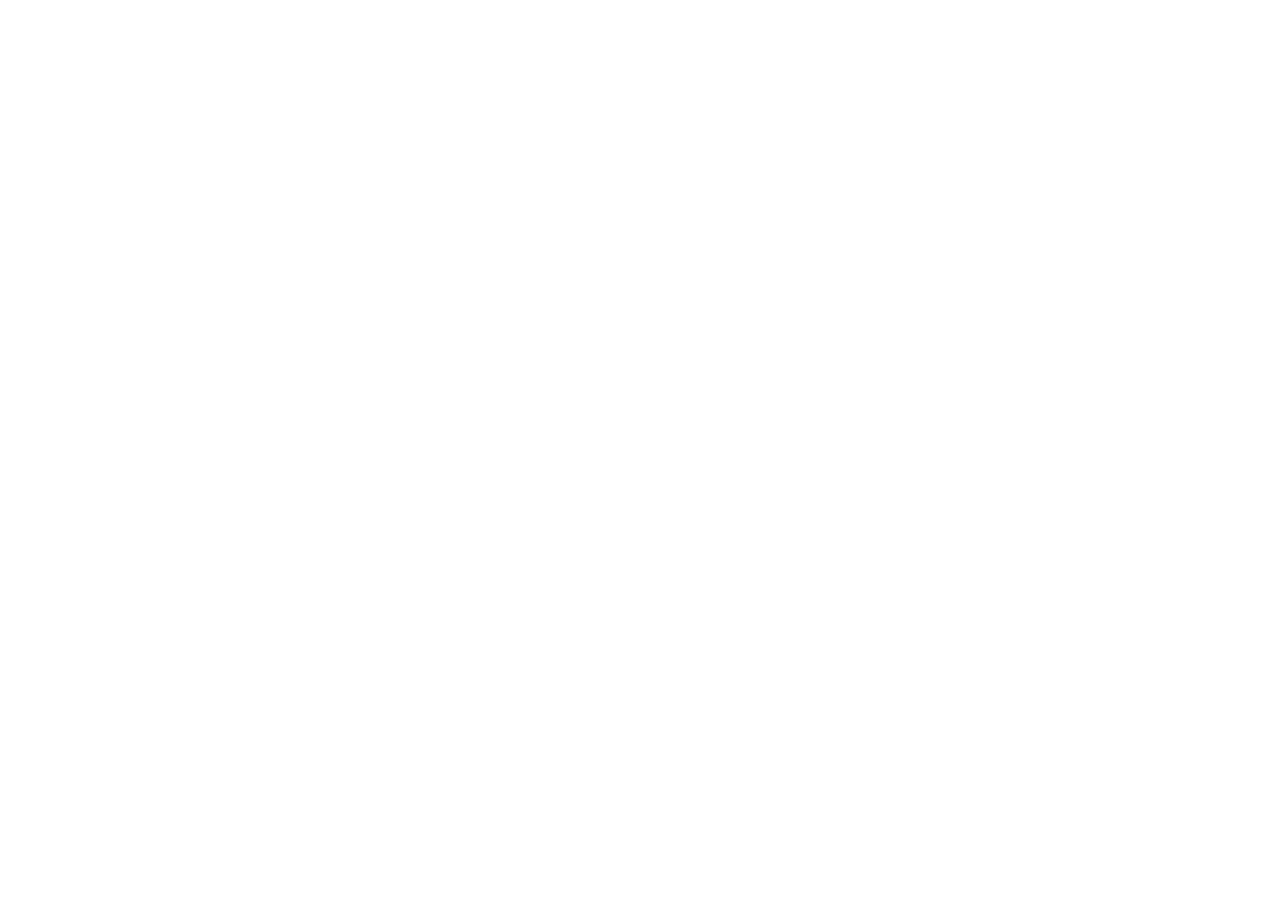
==== painel-motos/Meteor/index.html @ e075e03c "icone" ====
<!DOCTYPE html>
<html lang="en">
<head>
    <meta charset="UTF-8">
    <meta http-equiv="X-UA-Compatible" content="IE=edge">
    <meta name="viewport" content="width=device-width, initial-scale=1.0">
    <link rel="shortcut icon" href="img/android-chrome-512x512.png" type="image/x-icon">
    <title>Meteor 350</title>
</head>
<body>
    
</body>
</html>
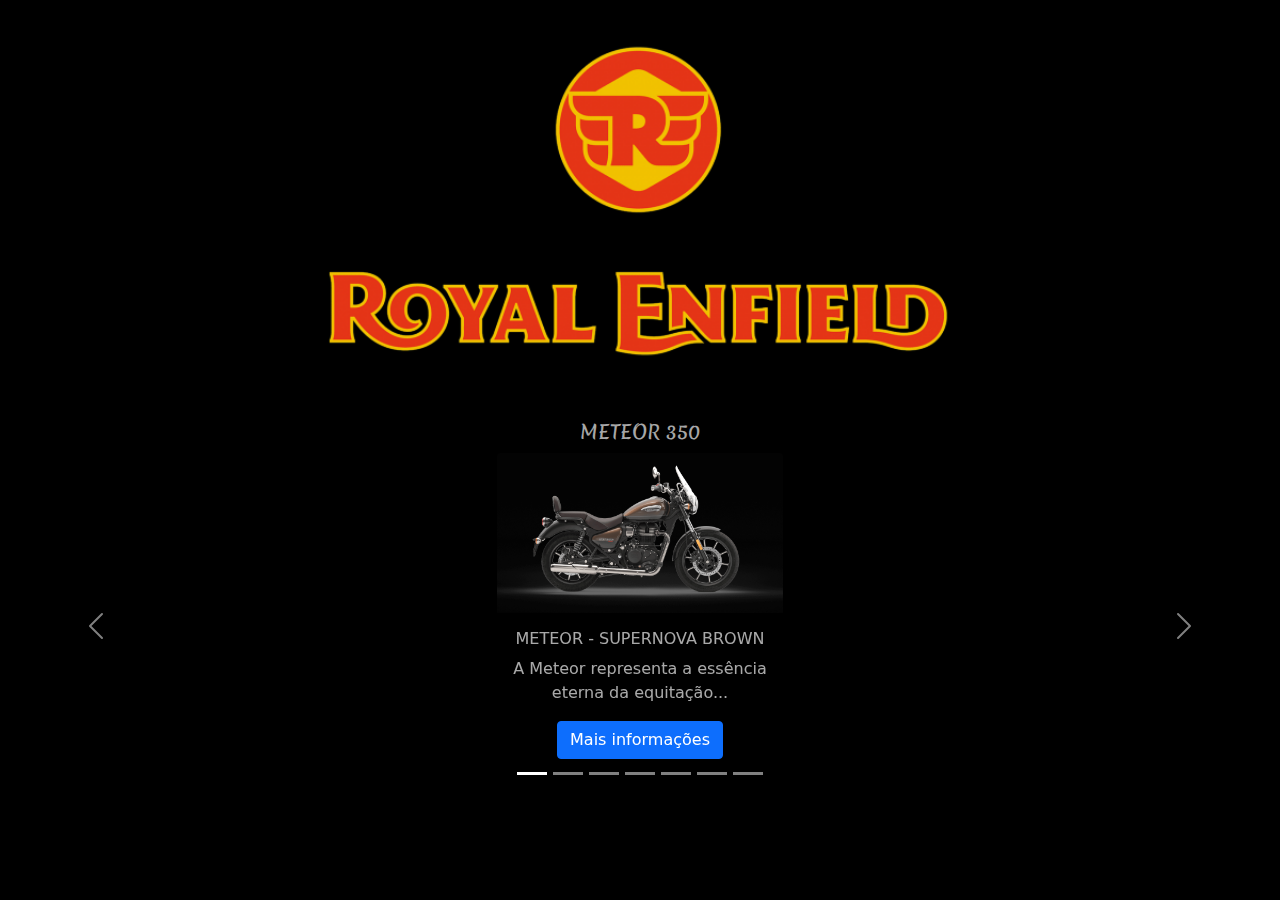
==== commit 057e8023: "Apresentação ok" ====
--- a/painel-motos/Meteor/index.html
+++ b/painel-motos/Meteor/index.html
@@ -5,9 +5,121 @@
     <meta http-equiv="X-UA-Compatible" content="IE=edge">
     <meta name="viewport" content="width=device-width, initial-scale=1.0">
     <link rel="shortcut icon" href="img/android-chrome-512x512.png" type="image/x-icon">
+
+    <!--Css-->
+    <link rel="stylesheet" href="css/principal.css">
+    <link rel="stylesheet" href="css/bootstrap/bootstrap.min.css">
+    
+    
+    <!--Javascript-->
+    <script src="js/bootstrap/bootstrap.min.js"></script>
+
+
     <title>Meteor 350</title>
 </head>
 <body>
     
+    <div class="mobile">
+        <div class="topo">
+            <img class="logo" src="img/ROYAL-ENFIELD-LOGO-600x338.png" alt="ROYAL-ENFIELD-LOGO">
+            <h1 class="titulo"> METEOR 350 </h1>
+        </div>
+        <main class="moto">
+            <div id="carouselExampleCaptions" class="carousel slide" data-bs-ride="carousel">
+                <div class="carousel-indicators">
+                  <button type="button" data-bs-target="#carouselExampleCaptions" data-bs-slide-to="0" class="active" aria-current="true" aria-label="Slide 1"></button>
+                  <button type="button" data-bs-target="#carouselExampleCaptions" data-bs-slide-to="1" aria-label="Slide 2"></button>
+                  <button type="button" data-bs-target="#carouselExampleCaptions" data-bs-slide-to="2" aria-label="Slide 3"></button>
+                  <button type="button" data-bs-target="#carouselExampleCaptions" data-bs-slide-to="3" aria-label="Slide 4"></button>
+                  <button type="button" data-bs-target="#carouselExampleCaptions" data-bs-slide-to="4" aria-label="Slide 5"></button>
+                  <button type="button" data-bs-target="#carouselExampleCaptions" data-bs-slide-to="5" aria-label="Slide 6"></button>
+                  <button type="button" data-bs-target="#carouselExampleCaptions" data-bs-slide-to="6" aria-label="Slide 7"></button>
+                </div>
+                <div class="carousel-inner">
+                  <div class="carousel-item active">
+                    <div class="card centro" style="width: 18rem;">
+                        <img src="img/meteor-supernova-brown-01.png" class="card-img-top" alt="...">
+                        <div class="card-body">
+                          <h5 class="card-title modelo">METEOR - SUPERNOVA BROWN</h5>
+                          <p class="card-text">A Meteor representa a essência eterna da equitação...</p>
+                          <a href="#" class="btn btn-primary">Mais informações</a>
+                        </div>
+                      </div>
+                  </div>
+                  <div class="carousel-item">
+                    <div class="card centro" style="width: 18rem;">
+                        <img src="img/meteor-supernova-blue-01.png" class="card-img-top" alt="...">
+                        <div class="card-body">
+                          <h5 class="card-title modelo">METEOR - SUPERNOVA BLUE</h5>
+                          <p class="card-text"> O espírito do cruzeiro...</p>
+                          <a href="#" class="btn btn-primary">Mais informações</a>
+                        </div>
+                      </div>
+                  </div>
+                  <div class="carousel-item">
+                    <div class="card centro" style="width: 18rem;">
+                        <img src="img/meteor-stellar-red-01.png" class="card-img-top" alt="...">
+                        <div class="card-body">
+                          <h5 class="card-title modelo">METEOR - STELLAR RED</h5>
+                          <p class="card-text"> Com contornos clássicos e toques de design atemporais...</p>
+                          <a href="#" class="btn btn-primary">Mais informações</a>
+                        </div>
+                      </div>
+                  </div>
+                  <div class="carousel-item">
+                    <div class="card centro" style="width: 18rem;">
+                        <img src="img/meteor-stellar-blue-01.png" class="card-img-top" alt="...">
+                        <div class="card-body">
+                          <h5 class="card-title modelo">METEOR - STELLAR BLUE</h5>
+                          <p class="card-text"> É um cruzador puro-sangue fácil...</p>
+                          <a href="#" class="btn btn-primary">Mais informações</a>
+                        </div>
+                      </div>
+                  </div>
+                  <div class="carousel-item">
+                    <div class="card centro" style="width: 18rem;">
+                        <img src="img/meteor-stellar-black-01.png" class="card-img-top" alt="...">
+                        <div class="card-body">
+                          <h5 class="card-title modelo">METEOR - STELLAR BLACK</h5>
+                          <p class="card-text"> Pronto para a estrada aberta...</p>
+                          <a href="#" class="btn btn-primary">Mais informações</a>
+                        </div>
+                      </div>
+                  </div>
+                  <div class="carousel-item">
+                    <div class="card centro" style="width: 18rem;">
+                        <img src="img/meteor-fireball-yellow-01.png" class="card-img-top" alt="...">
+                        <div class="card-body">
+                          <h5 class="card-title modelo">METEOR - FIREBALL YELLOW</h5>
+                          <p class="card-text"> E para enfrentar os desafios do deslocamento urbano...</p>
+                          <a href="#" class="btn btn-primary">Mais informações</a>
+                        </div>
+                      </div>
+                  </div>
+                  <div class="carousel-item">
+                    <div class="card centro" style="width: 18rem;">
+                        <img src="img/meteor-fireball-red-01.png" class="card-img-top" alt="...">
+                        <div class="card-body">
+                          <h5 class="card-title modelo">METEOR - FIREBALL RED</h5>
+                          <p class="card-text">  Com a mesma facilidade......</p>
+                          <a href="#" class="btn btn-primary">Mais informações</a>
+                        </div>
+                      </div>
+                  </div>
+                </div>
+                <button class="carousel-control-prev" type="button" data-bs-target="#carouselExampleCaptions" data-bs-slide="prev">
+                  <span class="carousel-control-prev-icon" aria-hidden="true"></span>
+                  <span class="visually-hidden">Previous</span>
+                </button>
+                <button class="carousel-control-next" type="button" data-bs-target="#carouselExampleCaptions" data-bs-slide="next">
+                  <span class="carousel-control-next-icon" aria-hidden="true"></span>
+                  <span class="visually-hidden">Next</span>
+                </button>
+              </div>
+        </main>
+        
+        <footer></footer>
+    </div>
+    
 </body>
 </html>--- a/painel-motos/Meteor/css/principal.css
+++ b/painel-motos/Meteor/css/principal.css
@@ -0,0 +1,39 @@
+@charset "UTF-8";
+@import url('https://fonts.googleapis.com/css2?family=Merienda&family=Neucha&display=swap');
+
+
+
+    
+*{padding: 0; margin: 0;}
+
+body{
+    background-color: black !important;
+    color: white;
+    margin: auto;
+    text-align: center;
+}
+
+.moto{
+    height: 100%;
+}
+
+.logo{
+    width: 50%;
+    margin-top: 20px;
+}
+.titulo {
+font-family: 'Merienda', cursive;
+    font-size: 1.2em;
+    color: rgba(255, 255, 255, 0.664);
+    margin-top: 40px;
+}
+.centro {
+    margin: auto;
+    background-color: transparent !important;
+    color: rgba(255, 255, 255, 0.664);
+    margin-bottom: 25px;
+}
+.modelo{
+    font-size: 1.0em !important;
+}
+
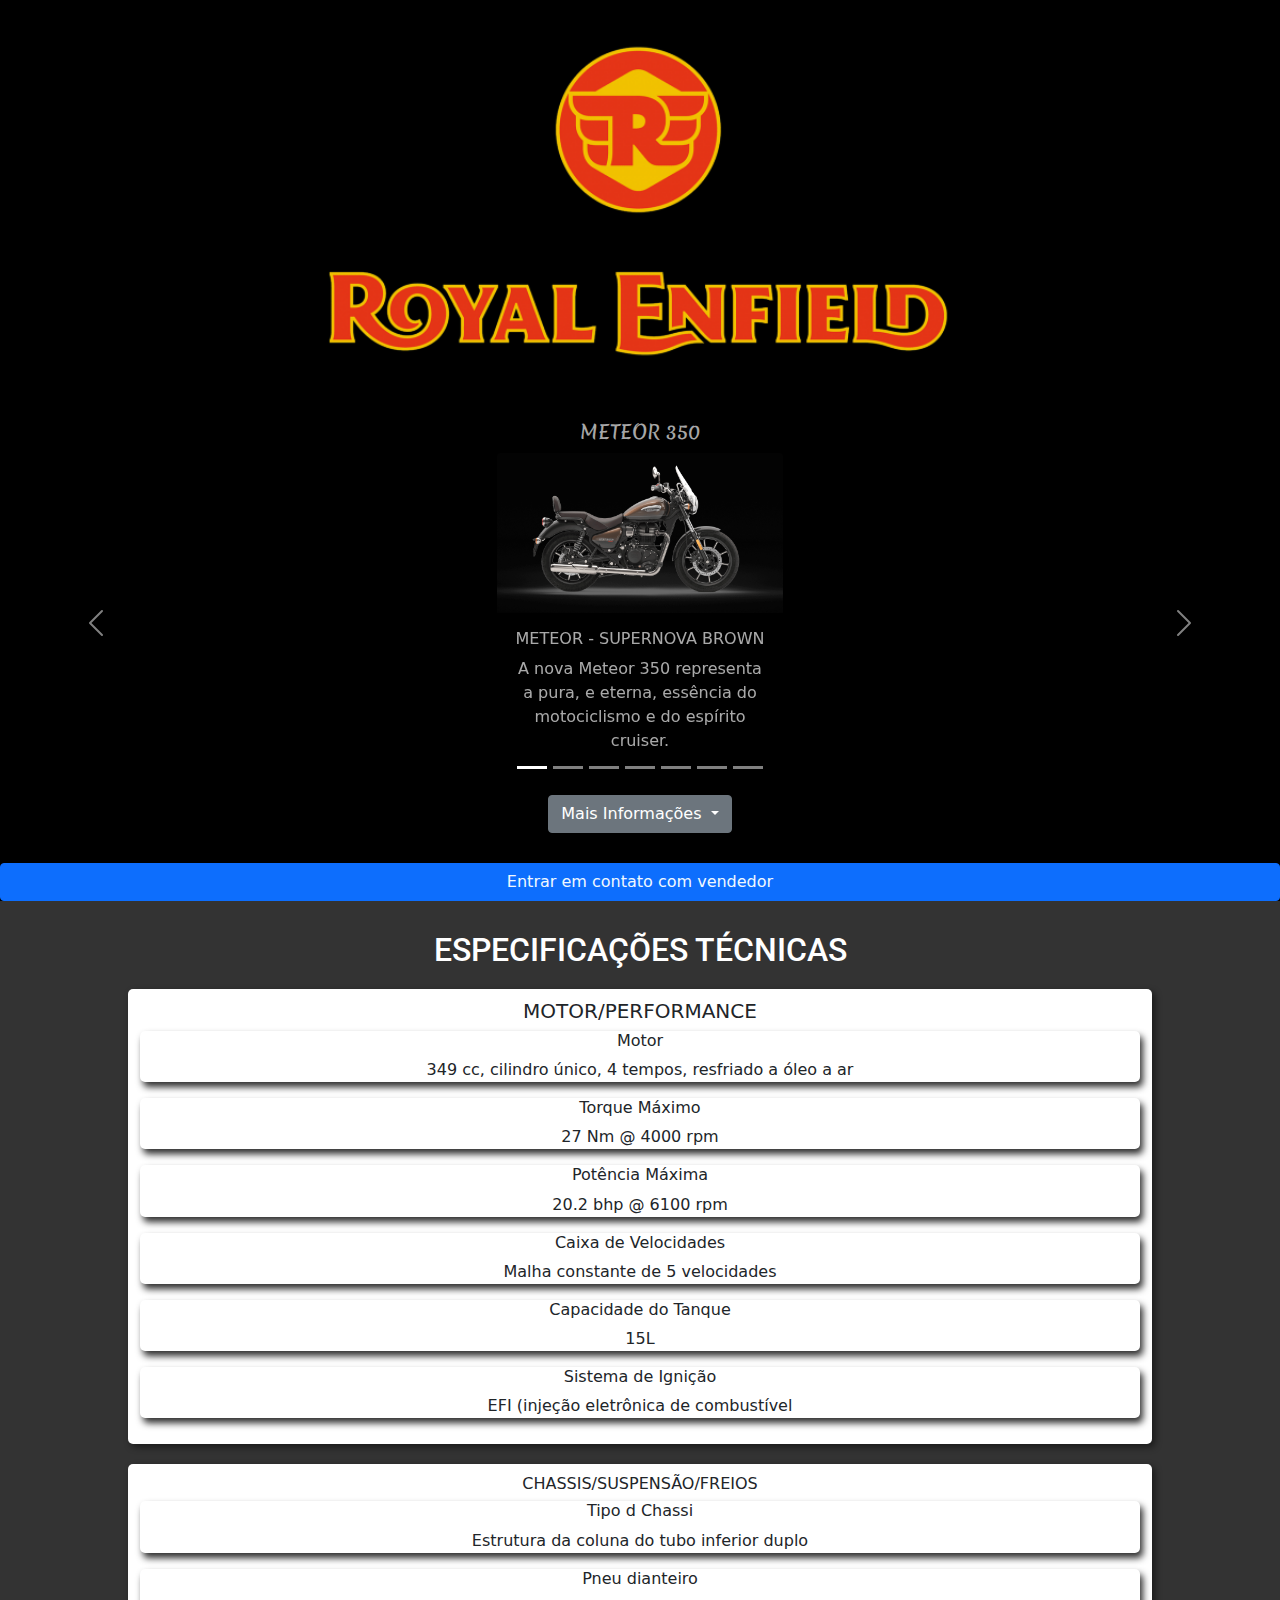
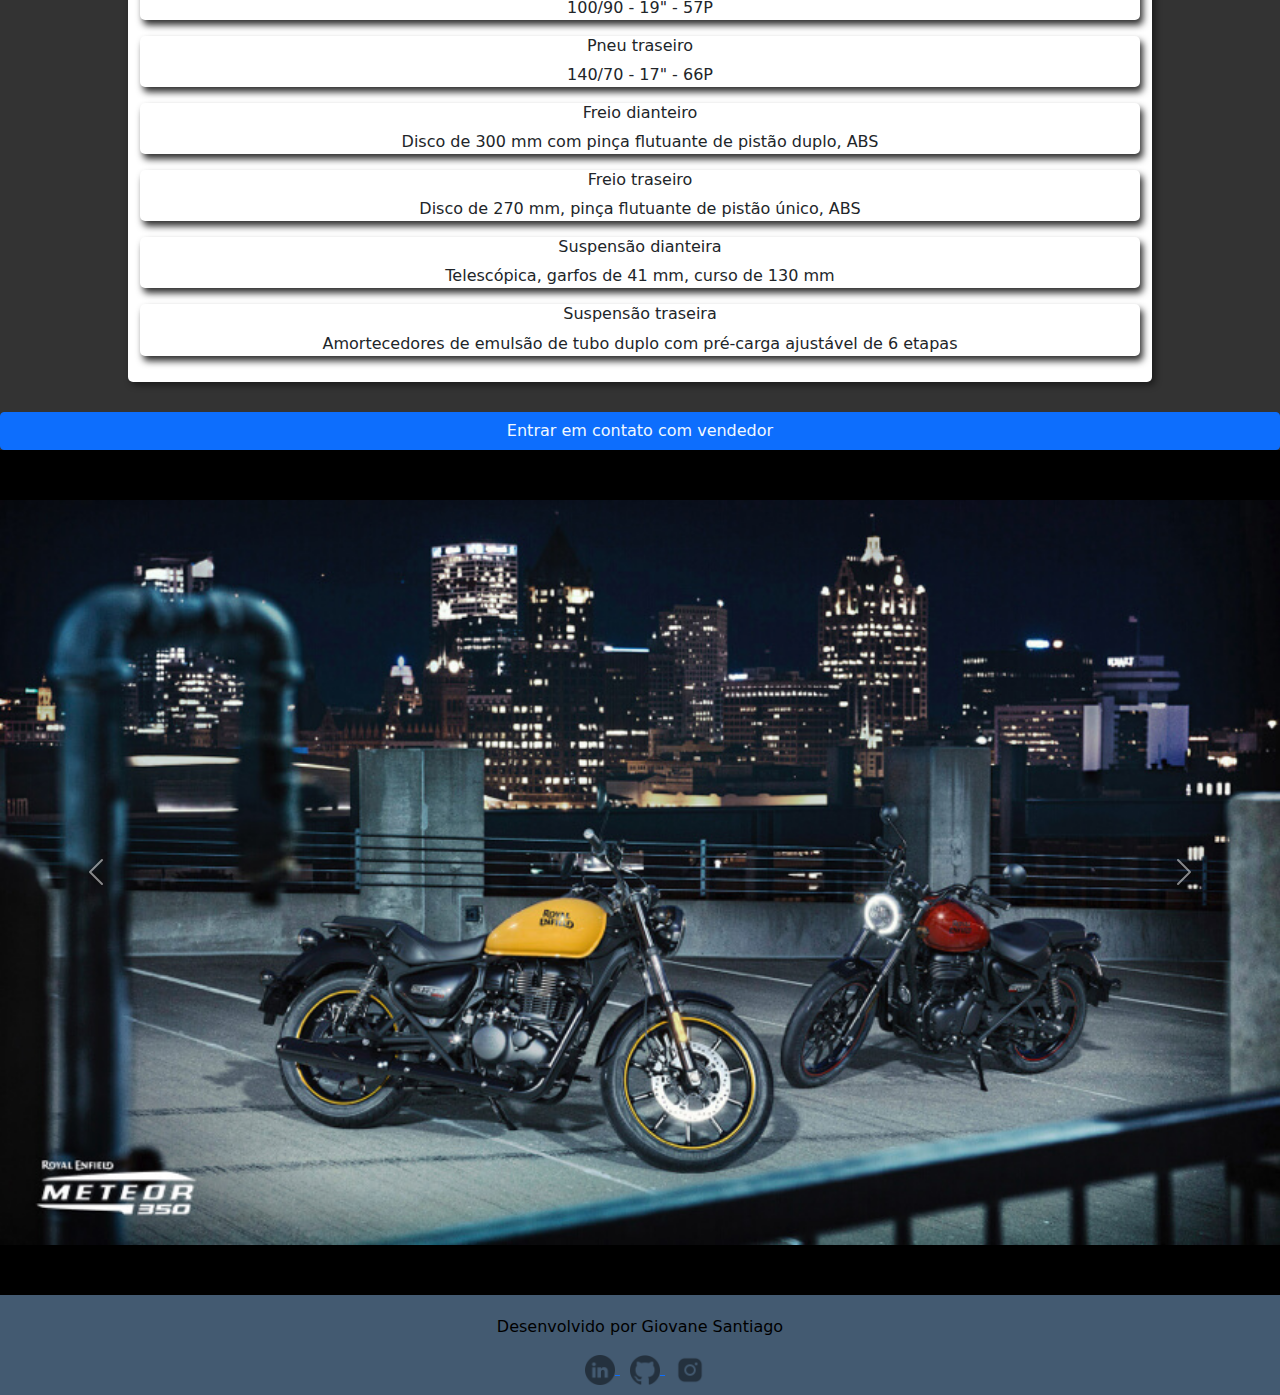
==== commit fa52e7a8: "projeto pronto para ir pro ar" ====
--- a/painel-motos/Meteor/index.html
+++ b/painel-motos/Meteor/index.html
@@ -12,14 +12,14 @@
     
     
     <!--Javascript-->
+    <script src="js/bootstrap/popper.min.js"></script>
     <script src="js/bootstrap/bootstrap.min.js"></script>
 
 
     <title>Meteor 350</title>
 </head>
 <body>
-    
-    <div class="mobile">
+    <div class="apresentacao">
         <div class="topo">
             <img class="logo" src="img/ROYAL-ENFIELD-LOGO-600x338.png" alt="ROYAL-ENFIELD-LOGO">
             <h1 class="titulo"> METEOR 350 </h1>
@@ -41,8 +41,8 @@
                         <img src="img/meteor-supernova-brown-01.png" class="card-img-top" alt="...">
                         <div class="card-body">
                           <h5 class="card-title modelo">METEOR - SUPERNOVA BROWN</h5>
-                          <p class="card-text">A Meteor representa a essência eterna da equitação...</p>
-                          <a href="#" class="btn btn-primary">Mais informações</a>
+                          <p class="card-text">A nova Meteor 350 representa a pura, e eterna, essência do motociclismo e do espírito cruiser.</p>
+                          
                         </div>
                       </div>
                   </div>
@@ -51,8 +51,8 @@
                         <img src="img/meteor-supernova-blue-01.png" class="card-img-top" alt="...">
                         <div class="card-body">
                           <h5 class="card-title modelo">METEOR - SUPERNOVA BLUE</h5>
-                          <p class="card-text"> O espírito do cruzeiro...</p>
-                          <a href="#" class="btn btn-primary">Mais informações</a>
+                          <p class="card-text">Possui design clássico com linhas atemporais. A Meteor 350 está pronta para as estradas e as desafiadoras ruas da cidade.</p>
+                          
                         </div>
                       </div>
                   </div>
@@ -61,8 +61,8 @@
                         <img src="img/meteor-stellar-red-01.png" class="card-img-top" alt="...">
                         <div class="card-body">
                           <h5 class="card-title modelo">METEOR - STELLAR RED</h5>
-                          <p class="card-text"> Com contornos clássicos e toques de design atemporais...</p>
-                          <a href="#" class="btn btn-primary">Mais informações</a>
+                          <p class="card-text">No coração da nova Meteor 350 está o novo motor refrigerado a ar/óleo, SOHC, de 349cc.</p>
+                          
                         </div>
                       </div>
                   </div>
@@ -71,8 +71,8 @@
                         <img src="img/meteor-stellar-blue-01.png" class="card-img-top" alt="...">
                         <div class="card-body">
                           <h5 class="card-title modelo">METEOR - STELLAR BLUE</h5>
-                          <p class="card-text"> É um cruzador puro-sangue fácil...</p>
-                          <a href="#" class="btn btn-primary">Mais informações</a>
+                          <p class="card-text"> Meteor 350 chegou para revolucionar as cruisers da cidade. O novo chassi é mais resistente, rígido e durável.</p>
+                          
                         </div>
                       </div>
                   </div>
@@ -81,8 +81,8 @@
                         <img src="img/meteor-stellar-black-01.png" class="card-img-top" alt="...">
                         <div class="card-body">
                           <h5 class="card-title modelo">METEOR - STELLAR BLACK</h5>
-                          <p class="card-text"> Pronto para a estrada aberta...</p>
-                          <a href="#" class="btn btn-primary">Mais informações</a>
+                          <p class="card-text"> A Meteor 350 possui o novo sistema de navegação Tripper™. <a target="_blank" href="https://www.youtube.com/watch?v=H3ggqrjyHUM"> Saiba mais...</a></p>
+                          
                         </div>
                       </div>
                   </div>
@@ -92,7 +92,6 @@
                         <div class="card-body">
                           <h5 class="card-title modelo">METEOR - FIREBALL YELLOW</h5>
                           <p class="card-text"> E para enfrentar os desafios do deslocamento urbano...</p>
-                          <a href="#" class="btn btn-primary">Mais informações</a>
                         </div>
                       </div>
                   </div>
@@ -101,8 +100,7 @@
                         <img src="img/meteor-fireball-red-01.png" class="card-img-top" alt="...">
                         <div class="card-body">
                           <h5 class="card-title modelo">METEOR - FIREBALL RED</h5>
-                          <p class="card-text">  Com a mesma facilidade......</p>
-                          <a href="#" class="btn btn-primary">Mais informações</a>
+                          <p class="card-text"> Farol Dianteiro com lâmpadas de halogéneo entregando uma iluminação em LED para melhor visão na estrada. </p>
                         </div>
                       </div>
                   </div>
@@ -116,10 +114,153 @@
                   <span class="visually-hidden">Next</span>
                 </button>
               </div>
+              <div class="dropdown">
+                <button class="btn btn-secondary dropdown-toggle" type="button" id="dropdownMenuButton1" data-bs-toggle="dropdown" aria-expanded="false">
+                  Mais Informações
+                </button>
+                <ul class="dropdown-menu meio" aria-labelledby="dropdownMenuButton1">
+                  <li><a class="dropdown-item meio linha" href="#foto">MAIS FOTOS</a></li>
+                  <li><a class="dropdown-item meio" style="padding-top: 10px;" href="#info">ESPECIFICAÇÕES TÉCNICAS</a></li>
+                </ul>
+              </div>
+              <footer class="contato">
+                <div class="d-grid gap-2">
+                    <button class="btn btn-primary" type="button"><a target="_blank" class="numero" href="https://api.whatsapp.com/message/XH3VVTUIW5ELE1">Entrar em contato com vendedor</a></button>
+                  </div>
+            </footer>
         </main>
-        
-        <footer></footer>
     </div>
-    
+    <div id="info">
+        <header>
+            <div class="titulo2">
+            <h2>ESPECIFICAÇÕES TÉCNICAS
+            </h2>
+        </div>
+        </header>
+        <main class="info">
+            <div class="moto qd">
+                <h5>MOTOR/PERFORMANCE</h5>
+                <div class="infos">
+                    <div class="qd2">
+                        <h6>Motor</h6>
+                        <p>349 cc, cilindro único, 4 tempos, resfriado a óleo a ar</p>
+                    </div>
+                    <div class="qd2">
+                        <h6>Torque Máximo</h6>
+                        <p>27 Nm @ 4000 rpm</p>
+                    </div>
+                    <div class="qd2">
+                        <h6>Potência Máxima</h6>
+                        <p>20.2 bhp @ 6100 rpm</p>
+                    </div>
+                    <div class="qd2">
+                        <h6>Caixa de Velocidades</h6>
+                        <p>Malha constante de 5 velocidades</p>
+                    </div>
+                    <div class="qd2">
+                        <h6>Capacidade do Tanque</h6>
+                        <p>15L</p>
+                    </div>
+                    <div class="qd2">
+                        <h6>Sistema de Ignição</h6>
+                        <p>EFI (injeção eletrônica de combustível</p>
+                    </div>
+                </div>
+            </div>
+            <div class="chassi qd">
+                <h6>CHASSIS/SUSPENSÃO/FREIOS</h6>
+                <div class="infos">
+                    <div class="qd2">
+                        <h6>Tipo d Chassi</h6>
+                        <p>Estrutura da coluna do tubo inferior duplo</p>
+                    </div>
+                    <div class="qd2">
+                        <h6>Pneu dianteiro</h6>
+                        <p>100/90 - 19" - 57P</p>
+                    </div>
+                    <div class="qd2">
+                        <h6>Pneu traseiro</h6>
+                        <p>140/70 - 17" - 66P</p>
+                    </div>
+                    <div class="qd2">
+                        <h6>Freio dianteiro</h6>
+                        <p>Disco de 300 mm com pinça flutuante de pistão duplo, ABS</p>
+                    </div>
+                    <div class="qd2">
+                        <h6>Freio traseiro</h6>
+                        <p>Disco de 270 mm, pinça flutuante de pistão único, ABS</p>
+                    </div>
+                    <div class="qd2">
+                        <h6>Suspensão dianteira</h6>
+                        <p>Telescópica, garfos de 41 mm, curso de 130 mm</p>
+                    </div>
+                    <div class="qd2">
+                        <h6>Suspensão traseira</h6>
+                        <p>Amortecedores de emulsão de tubo duplo com pré-carga ajustável de 6 etapas</p>
+                    </div>
+                </div>
+            </div>
+            <footer class="contato">
+                <div class="d-grid gap-2">
+                    <button class="btn btn-primary" type="button"><a target="_blank" class="numero" href="https://api.whatsapp.com/message/XH3VVTUIW5ELE1">Entrar em contato com vendedor</a></button>
+                  </div>
+            </footer>
+        </main>
+    </div>
+    <div id="foto" class="foto">
+        <div id="carouselExampleControls" class="carousel slide" data-bs-ride="carousel">
+            <div class="carousel-inner">
+              <div class="carousel-item active">
+                <img src="img/galeria/gallery-1.jpg" class="d-block w-100" alt="...">
+              </div>
+              <div class="carousel-item">
+                <img src="img/galeria/gallery-2.jpg" class="d-block w-100" alt="...">
+              </div>
+              <div class="carousel-item">
+                <img src="img/galeria/gallery-3.jpg" class="d-block w-100" alt="...">
+              </div>
+              <div class="carousel-item">
+                <img src="img/galeria/gallery-4.jpg" class="d-block w-100" alt="...">
+              </div>
+              <div class="carousel-item">
+                <img src="img/galeria/gallery-5.jpg" class="d-block w-100" alt="...">
+              </div>
+              <div class="carousel-item">
+                <img src="img/galeria/gallery-6.jpg" class="d-block w-100" alt="...">
+              </div>
+              <div class="carousel-item">
+                <img src="img/galeria/gallery-7.jpg" class="d-block w-100" alt="...">
+              </div>
+              <div class="carousel-item">
+                <img src="img/galeria/gallery-8.jpg" class="d-block w-100" alt="...">
+              </div>
+            </div>
+            <button class="carousel-control-prev" type="button" data-bs-target="#carouselExampleControls" data-bs-slide="prev">
+              <span class="carousel-control-prev-icon" aria-hidden="true"></span>
+              <span class="visually-hidden">Previous</span>
+            </button>
+            <button class="carousel-control-next" type="button" data-bs-target="#carouselExampleControls" data-bs-slide="next">
+              <span class="carousel-control-next-icon" aria-hidden="true"></span>
+              <span class="visually-hidden">Next</span>
+            </button>
+          </div>
+    </div>
+    <footer class="final">
+        <div class="container">
+            <p>Desenvolvido por Giovane Santiago</p>
+        </div>
+        <div class="redes">
+            <a target="_blank" href="https://www.linkedin.com/in/giovane-santiago-473863212/">
+                <img src="img/redes/download.png" alt="">
+            </a>
+            <a target="_blank" href="https://github.com/giovanesantiago">
+                <img src="img/redes/101-1017465_github-github-icon-png-grey.png" alt="">
+            </a>
+            <a target="_blank" href="https://www.instagram.com/eugio_santiago/">
+                <img src="img/redes/download (1).png" alt="">
+            </a>
+        </div>
+    </footer>
 </body>
+
 </html>--- a/painel-motos/Meteor/css/principal.css
+++ b/painel-motos/Meteor/css/principal.css
@@ -1,5 +1,6 @@
 @charset "UTF-8";
 @import url('https://fonts.googleapis.com/css2?family=Merienda&family=Neucha&display=swap');
+@import url('https://fonts.googleapis.com/css2?family=Roboto&display=swap');
 
 
 
@@ -7,10 +8,12 @@
 *{padding: 0; margin: 0;}
 
 body{
-    background-color: black !important;
     color: white;
     margin: auto;
     text-align: center;
+}
+.apresentacao{
+    background-color: black !important;
 }
 
 .moto{
@@ -33,7 +36,88 @@
     color: rgba(255, 255, 255, 0.664);
     margin-bottom: 25px;
 }
+
 .modelo{
     font-size: 1.0em !important;
 }
+.meio {
+    text-align: center !important;
+    font-size: 0.7em;
+    width: 47%;
+    font-weight: bold !important;
+}
+.linha {
+    border-bottom: 1px solid black !important;
+    padding-bottom: 7px !important;
+}
+.contato{
+    margin-top: 30px;
+}
+.numero{
+    color: aliceblue;
+    text-decoration: none;
+}
 
+
+
+/* pagina 2*/
+#info{
+    background-color: rgba(0, 0, 0, 0.801);
+    padding-top: 30px;
+}
+.titulo2 h2{
+    font-family: 'Roboto', sans-serif;
+    color: white;
+}
+
+.qd{
+    margin: auto;
+    width: 80%;
+    background-color: white;
+    border-radius: 5px;
+    margin-top: 20px;
+    padding: 10px;
+    box-shadow: 3px 3px 7px rgba(0, 0, 0, 0.493);
+}
+
+.qd2{
+    margin: 2px;
+    border-radius: 5px;
+    box-shadow: 3px 5px 7px rgba(0, 0, 0, 0.822);
+}
+
+#foto{
+    padding-top: 50px;
+    padding-bottom: 50px;
+}
+
+.foto {
+    background-color: black !important;
+}
+
+.titulo3{
+    margin: auto;
+    text-align: center;
+    width: 50%;
+}
+header{
+    margin: auto;
+    width: 70%;
+    margin-bottom: 20px;
+    color: white;
+}
+.redes a {
+    margin-left: 10px;
+    
+}
+.redes img{
+    width: 30px;
+    opacity: 45%;
+}
+.final {
+    background-color: #435A71;
+    height: 100px;
+    color: black;
+    font-weight: 500;
+    padding: 20px;
+}
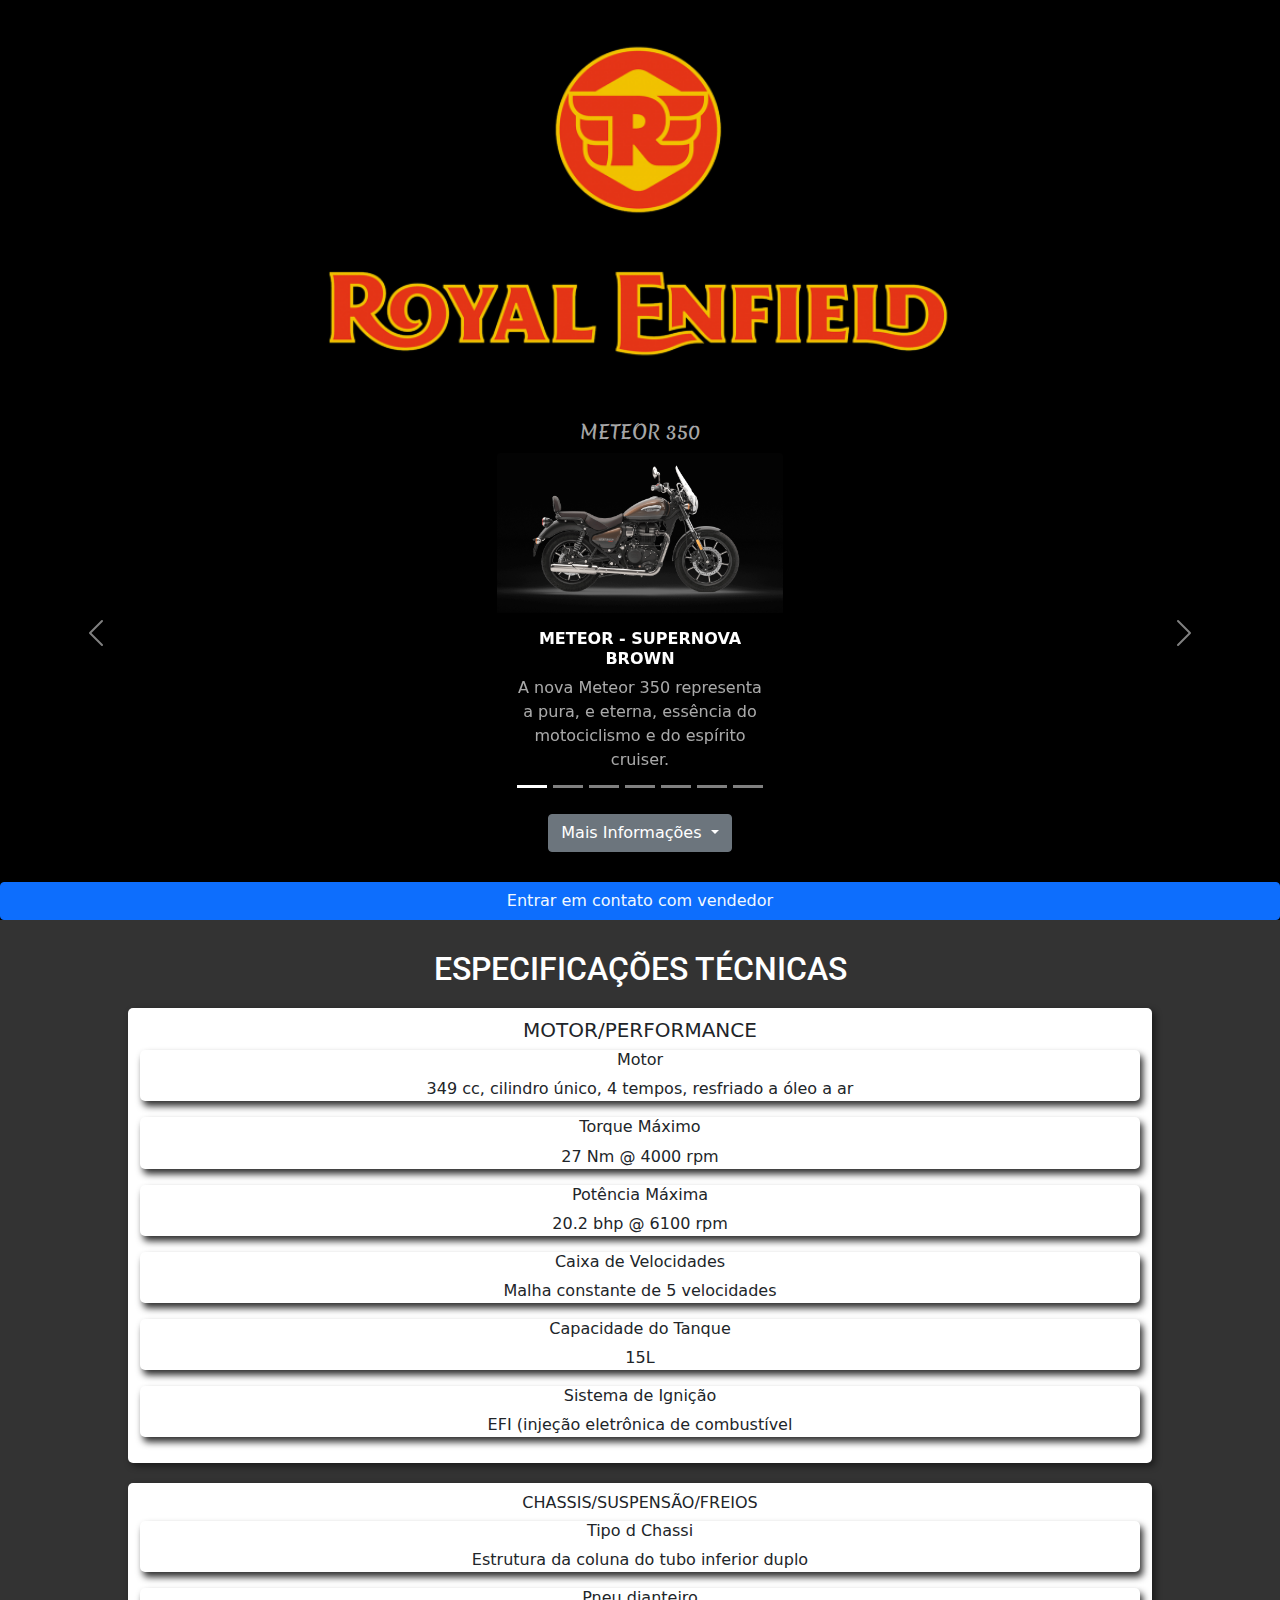
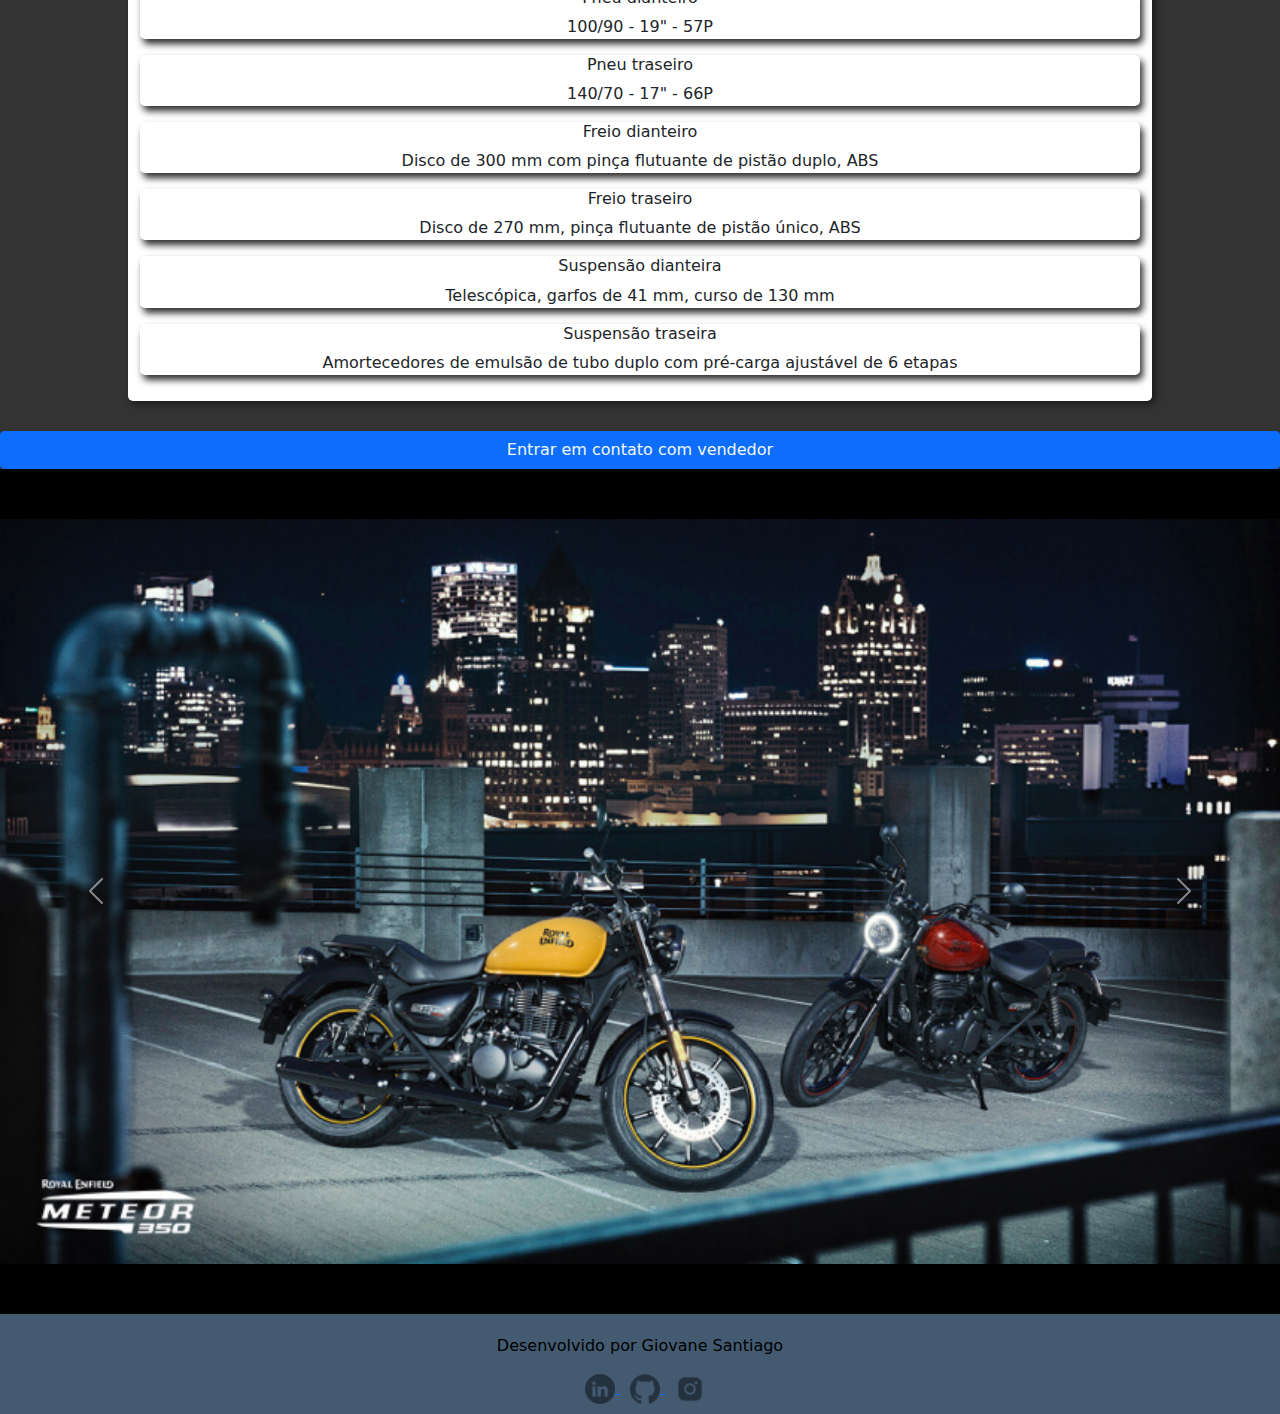
==== commit a7db00ae: "feito algumas correções" ====
--- a/painel-motos/Meteor/index.html
+++ b/painel-motos/Meteor/index.html
@@ -91,7 +91,7 @@
                         <img src="img/meteor-fireball-yellow-01.png" class="card-img-top" alt="...">
                         <div class="card-body">
                           <h5 class="card-title modelo">METEOR - FIREBALL YELLOW</h5>
-                          <p class="card-text"> E para enfrentar os desafios do deslocamento urbano...</p>
+                          <p class="card-text"> Tanque clássico 'teardrop' de 15L com alcance suficiante para longas distâncias.</p>
                         </div>
                       </div>
                   </div>
--- a/painel-motos/Meteor/css/principal.css
+++ b/painel-motos/Meteor/css/principal.css
@@ -39,6 +39,8 @@
 
 .modelo{
     font-size: 1.0em !important;
+    font-weight: bolder;
+    color: white !important;
 }
 .meio {
     text-align: center !important;
